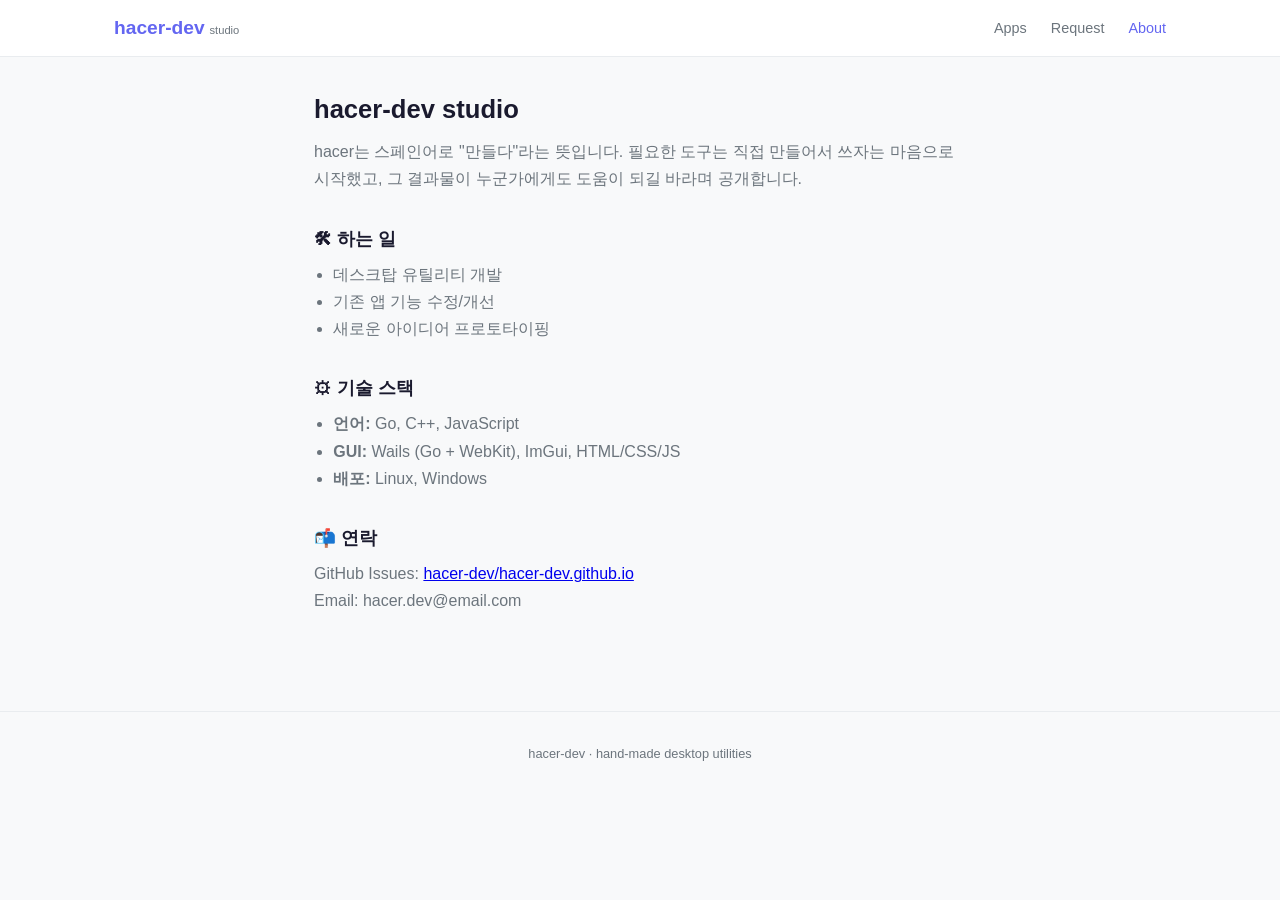
==== about/index.html @ 501e79ce "앱 모음 첫번째 대소문자 변경기" ====
<!DOCTYPE html>
<html lang="ko">
<head>
<meta charset="UTF-8">
<meta name="viewport" content="width=device-width, initial-scale=1.0">
<title>About — hacer-dev</title>
<link rel="stylesheet" href="../assets/style.css">
</head>
<style>
.about-wrap { max-width: 700px; margin: 0 auto; padding: 2rem 1.5rem 4rem; }
.about-wrap h1 { font-size: 1.6rem; margin-bottom: 0.5rem; }
.about-wrap > p { color: var(--text-muted); margin-bottom: 2rem; line-height: 1.7; }
.about-section { margin-bottom: 2rem; }
.about-section h2 { font-size: 1.1rem; margin-bottom: 0.5rem; }
.about-section p, .about-section ul { color: var(--text-muted); line-height: 1.7; }
.about-section ul { padding-left: 1.2rem; }
</style>
<body>

<header class="header">
  <div class="header-inner">
    <a href="/" class="header-logo">hacer-dev<small>studio</small></a>
    <nav class="header-nav">
      <a href="/">Apps</a>
      <a href="/request/">Request</a>
      <a href="/about/" class="active">About</a>
    </nav>
  </div>
</header>

<main class="about-wrap">

  <h1>hacer-dev studio</h1>
  <p>
    hacer는 스페인어로 "만들다"라는 뜻입니다.  
    필요한 도구는 직접 만들어서 쓰자는 마음으로 시작했고,
    그 결과물이 누군가에게도 도움이 되길 바라며 공개합니다.
  </p>

  <div class="about-section">
    <h2>🛠 하는 일</h2>
    <ul>
      <li>데스크탑 유틸리티 개발</li>
      <li>기존 앱 기능 수정/개선</li>
      <li>새로운 아이디어 프로토타이핑</li>
    </ul>
  </div>

  <div class="about-section">
    <h2>⚙ 기술 스택</h2>
    <ul>
      <li><strong>언어:</strong> Go, C++, JavaScript</li>
      <li><strong>GUI:</strong> Wails (Go + WebKit), ImGui, HTML/CSS/JS</li>
      <li><strong>배포:</strong> Linux, Windows</li>
    </ul>
  </div>

  <div class="about-section">
    <h2>📬 연락</h2>
    <p>
      GitHub Issues: <a href="https://github.com/hacer-dev/hacer-dev.github.io/issues" target="_blank">hacer-dev/hacer-dev.github.io</a><br>
      Email: hacer.dev@email.com
    </p>
  </div>

</main>

<footer class="footer">
  <p>hacer-dev &middot; hand-made desktop utilities</p>
</footer>

</body>
</html>
---- assets/style.css ----
:root {
  --bg: #f8f9fa;
  --surface: #ffffff;
  --border: #e9ecef;
  --text: #1a1a2e;
  --text-muted: #6c757d;
  --accent: #6366f1;
  --accent-hover: #4f46e5;
  --accent-light: #eef2ff;
  --shadow: 0 1px 3px rgba(0,0,0,0.08);
  --shadow-hover: 0 4px 12px rgba(0,0,0,0.12);
  --radius: 12px;
}

*, *::before, *::after { box-sizing: border-box; margin: 0; padding: 0; }

html { font-size: 16px; }

body {
  font-family: -apple-system, BlinkMacSystemFont, 'Noto Sans KR', 'Apple SD Gothic Neo', sans-serif;
  background: var(--bg);
  color: var(--text);
  line-height: 1.6;
  min-height: 100vh;
}

/* ── Header ── */
.header {
  background: var(--surface);
  border-bottom: 1px solid var(--border);
  position: sticky;
  top: 0;
  z-index: 100;
}

.header-inner {
  max-width: 1100px;
  margin: 0 auto;
  padding: 0.8rem 1.5rem;
  display: flex;
  align-items: center;
  justify-content: space-between;
}

.header-logo {
  font-size: 1.2rem;
  font-weight: 700;
  color: var(--accent);
  text-decoration: none;
}

.header-logo small {
  font-weight: 400;
  color: var(--text-muted);
  font-size: 0.7rem;
  margin-left: 0.3rem;
}

.header-nav { display: flex; gap: 1.5rem; align-items: center; }

.header-nav a {
  color: var(--text-muted);
  text-decoration: none;
  font-size: 0.9rem;
  font-weight: 500;
  transition: color 0.2s;
}

.header-nav a:hover { color: var(--accent); }
.header-nav a.active { color: var(--accent); }

/* ── Hero ── */
.hero {
  text-align: center;
  padding: 4rem 1.5rem 2rem;
  max-width: 700px;
  margin: 0 auto;
}

.hero h1 {
  font-size: 2.2rem;
  font-weight: 800;
  margin-bottom: 0.5rem;
  background: linear-gradient(135deg, #6366f1, #8b5cf6);
  -webkit-background-clip: text;
  -webkit-text-fill-color: transparent;
  background-clip: text;
}

.hero p {
  color: var(--text-muted);
  font-size: 1.05rem;
}

/* ── Search ── */
.search-wrap {
  max-width: 500px;
  margin: 1.5rem auto 2rem;
  padding: 0 1.5rem;
}

.search-input {
  width: 100%;
  padding: 0.7rem 1rem;
  border: 1px solid var(--border);
  border-radius: 10px;
  font-size: 0.95rem;
  font-family: inherit;
  background: var(--surface);
  color: var(--text);
  outline: none;
  transition: border-color 0.2s, box-shadow 0.2s;
}

.search-input:focus {
  border-color: var(--accent);
  box-shadow: 0 0 0 3px rgba(99,102,241,0.15);
}

/* ── App Grid ── */
.app-grid {
  max-width: 1100px;
  margin: 0 auto;
  padding: 0 1.5rem 3rem;
  display: grid;
  grid-template-columns: repeat(auto-fill, minmax(300px, 1fr));
  gap: 1rem;
}

.app-card {
  background: var(--surface);
  border: 1px solid var(--border);
  border-radius: var(--radius);
  padding: 1.5rem;
  transition: box-shadow 0.2s, transform 0.2s;
  cursor: pointer;
  text-decoration: none;
  color: inherit;
  display: block;
}

.app-card:hover {
  box-shadow: var(--shadow-hover);
  transform: translateY(-2px);
}

.app-card-header {
  display: flex;
  align-items: flex-start;
  gap: 1rem;
  margin-bottom: 0.75rem;
}

.app-card-icon {
  width: 48px;
  height: 48px;
  border-radius: 12px;
  background: linear-gradient(135deg, #6366f1, #8b5cf6);
  display: flex;
  align-items: center;
  justify-content: center;
  font-size: 1.3rem;
  color: #fff;
  flex-shrink: 0;
}

.app-card-info { flex: 1; min-width: 0; }

.app-card-title {
  font-size: 1.05rem;
  font-weight: 700;
  margin-bottom: 0.15rem;
  white-space: nowrap;
  overflow: hidden;
  text-overflow: ellipsis;
}

.app-card-desc {
  font-size: 0.82rem;
  color: var(--text-muted);
  white-space: nowrap;
  overflow: hidden;
  text-overflow: ellipsis;
}

.app-card-tags {
  display: flex;
  flex-wrap: wrap;
  gap: 0.35rem;
  margin-bottom: 0.75rem;
}

.tag {
  font-size: 0.7rem;
  padding: 0.15rem 0.5rem;
  background: var(--accent-light);
  color: var(--accent);
  border-radius: 4px;
  font-weight: 500;
}

.app-card-footer {
  display: flex;
  justify-content: space-between;
  align-items: center;
  font-size: 0.78rem;
  color: var(--text-muted);
}

.btn-download {
  display: inline-flex;
  align-items: center;
  gap: 0.3rem;
  padding: 0.35rem 0.75rem;
  background: var(--accent);
  color: #fff;
  border-radius: 6px;
  font-size: 0.78rem;
  font-weight: 600;
  text-decoration: none;
  transition: background 0.2s;
}

.btn-download:hover { background: var(--accent-hover); }

/* ── App Detail Page ── */
.detail {
  max-width: 800px;
  margin: 0 auto;
  padding: 2rem 1.5rem 4rem;
}

.detail-header {
  display: flex;
  gap: 1.5rem;
  align-items: flex-start;
  margin-bottom: 2rem;
}

.detail-icon {
  width: 72px;
  height: 72px;
  border-radius: 18px;
  background: linear-gradient(135deg, #6366f1, #8b5cf6);
  display: flex;
  align-items: center;
  justify-content: center;
  font-size: 2rem;
  color: #fff;
  flex-shrink: 0;
}

.detail-title { margin-bottom: 0.25rem; font-size: 1.6rem; }
.detail-subtitle { color: var(--text-muted); font-size: 0.95rem; margin-bottom: 1rem; }

.detail-meta {
  display: flex;
  flex-wrap: wrap;
  gap: 1.5rem;
  padding: 1rem 0;
  border-top: 1px solid var(--border);
  border-bottom: 1px solid var(--border);
  margin-bottom: 1.5rem;
  font-size: 0.85rem;
  color: var(--text-muted);
}

.detail-meta dt { font-weight: 600; color: var(--text); }
.detail-meta dd { margin: 0; }

.detail-section { margin-bottom: 2rem; }

.detail-section h2 {
  font-size: 1.15rem;
  font-weight: 700;
  margin-bottom: 0.75rem;
}

.detail-section ul {
  padding-left: 1.2rem;
  color: var(--text-muted);
  line-height: 1.8;
}

.detail-downloads {
  display: flex;
  flex-wrap: wrap;
  gap: 0.75rem;
  margin-bottom: 2rem;
}

.detail-downloads .btn-download {
  padding: 0.6rem 1.2rem;
  font-size: 0.9rem;
}

.detail-cta {
  background: var(--accent-light);
  border-radius: var(--radius);
  padding: 1.5rem;
  text-align: center;
}

.detail-cta p { margin-bottom: 0.75rem; color: var(--text-muted); }

.btn-outline {
  display: inline-block;
  padding: 0.5rem 1.2rem;
  border: 1px solid var(--accent);
  color: var(--accent);
  border-radius: 8px;
  text-decoration: none;
  font-weight: 600;
  font-size: 0.9rem;
  transition: background 0.2s, color 0.2s;
}

.btn-outline:hover { background: var(--accent); color: #fff; }

/* ── Request Page ── */
.request-wrap {
  max-width: 700px;
  margin: 0 auto;
  padding: 2rem 1.5rem 4rem;
}

.request-wrap h1 { font-size: 1.6rem; margin-bottom: 0.5rem; }
.request-wrap > p { color: var(--text-muted); margin-bottom: 2rem; }

.request-cards {
  display: grid;
  gap: 1rem;
  margin-bottom: 2rem;
}

.request-card {
  background: var(--surface);
  border: 1px solid var(--border);
  border-radius: var(--radius);
  padding: 1.25rem 1.5rem;
}

.request-card h3 { font-size: 1rem; margin-bottom: 0.3rem; }
.request-card p { font-size: 0.85rem; color: var(--text-muted); margin-bottom: 0.75rem; }

.request-link {
  display: inline-flex;
  align-items: center;
  gap: 0.3rem;
  color: var(--accent);
  text-decoration: none;
  font-weight: 600;
  font-size: 0.85rem;
}

.request-link:hover { text-decoration: underline; }

.formspree-link {
  text-align: center;
  padding: 1.5rem;
  background: var(--surface);
  border: 1px solid var(--border);
  border-radius: var(--radius);
}

.formspree-link p { font-size: 0.85rem; color: var(--text-muted); margin-bottom: 0.75rem; }

/* ── Empty State ── */
.empty-state {
  text-align: center;
  padding: 3rem 1rem;
  color: var(--text-muted);
}

.empty-state .icon { font-size: 2.5rem; margin-bottom: 0.5rem; }

/* ── Footer ── */
.footer {
  text-align: center;
  padding: 2rem 1.5rem;
  border-top: 1px solid var(--border);
  color: var(--text-muted);
  font-size: 0.8rem;
}

/* ── Responsive ── */
@media (max-width: 640px) {
  .app-grid { grid-template-columns: 1fr; }
  .detail-header { flex-direction: column; }
  .hero h1 { font-size: 1.6rem; }
}
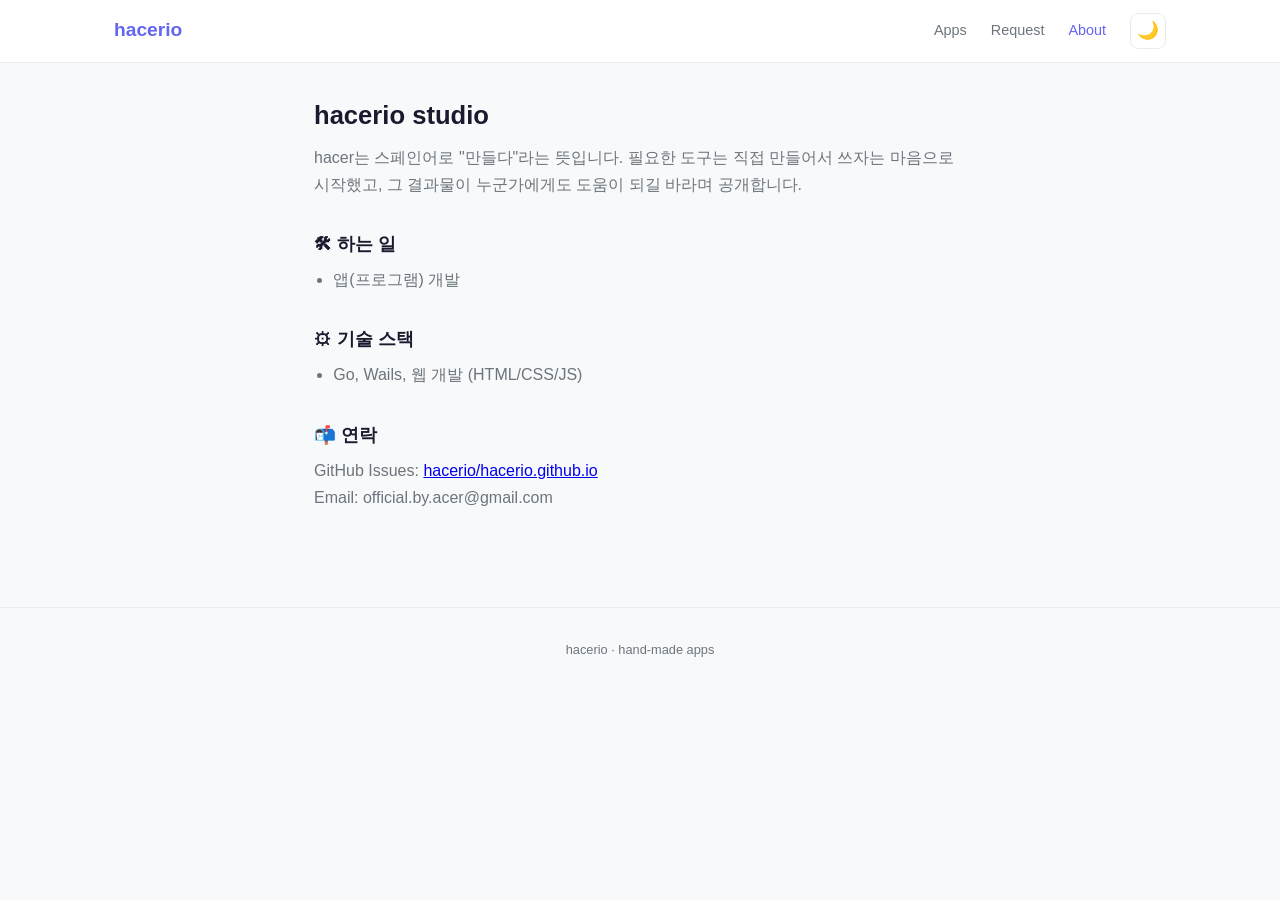
==== commit 1ef666a0: "테마 추가 (라이트, 다크)" ====
--- a/about/index.html
+++ b/about/index.html
@@ -3,7 +3,7 @@
 <head>
 <meta charset="UTF-8">
 <meta name="viewport" content="width=device-width, initial-scale=1.0">
-<title>About — hacer-dev</title>
+<title>About — hacerio</title>
 <link rel="stylesheet" href="../assets/style.css">
 </head>
 <style>
@@ -19,55 +19,54 @@
 
 <header class="header">
   <div class="header-inner">
-    <a href="/" class="header-logo">hacer-dev<small>studio</small></a>
+    <a href="/" class="header-logo">hacerio</a>
     <nav class="header-nav">
       <a href="/">Apps</a>
       <a href="/request/">Request</a>
       <a href="/about/" class="active">About</a>
+          <button class="theme-btn" id="themeBtn" onclick="toggleTheme()" title="테마 변경">🌙</button>
     </nav>
   </div>
 </header>
 
 <main class="about-wrap">
 
-  <h1>hacer-dev studio</h1>
-  <p>
+  <h1 data-i18n="aboutTitle">hacerio studio</h1>
+  <p data-i18n="aboutDesc">
     hacer는 스페인어로 "만들다"라는 뜻입니다.  
     필요한 도구는 직접 만들어서 쓰자는 마음으로 시작했고,
     그 결과물이 누군가에게도 도움이 되길 바라며 공개합니다.
   </p>
 
   <div class="about-section">
-    <h2>🛠 하는 일</h2>
+    <h2 data-i18n="aboutWorkTitle">🛠 하는 일</h2>
     <ul>
-      <li>데스크탑 유틸리티 개발</li>
-      <li>기존 앱 기능 수정/개선</li>
-      <li>새로운 아이디어 프로토타이핑</li>
+      <li data-i18n-list="aboutWorkList">앱(프로그램) 개발</li>
     </ul>
   </div>
 
   <div class="about-section">
-    <h2>⚙ 기술 스택</h2>
+    <h2 data-i18n="aboutStackTitle">⚙ 기술 스택</h2>
     <ul>
-      <li><strong>언어:</strong> Go, C++, JavaScript</li>
-      <li><strong>GUI:</strong> Wails (Go + WebKit), ImGui, HTML/CSS/JS</li>
-      <li><strong>배포:</strong> Linux, Windows</li>
+      <li data-i18n-list="aboutStackList">Go, Wails, 웹 개발 (HTML/CSS/JS)</li>
     </ul>
   </div>
 
   <div class="about-section">
-    <h2>📬 연락</h2>
+    <h2 data-i18n="aboutContactTitle">📬 연락</h2>
     <p>
-      GitHub Issues: <a href="https://github.com/hacer-dev/hacer-dev.github.io/issues" target="_blank">hacer-dev/hacer-dev.github.io</a><br>
-      Email: hacer.dev@email.com
+      GitHub Issues: <a href="https://github.com/hacerio/hacerio.github.io/issues" target="_blank">hacerio/hacerio.github.io</a><br>
+      Email: official.by.acer@gmail.com
     </p>
   </div>
 
 </main>
 
 <footer class="footer">
-  <p>hacer-dev &middot; hand-made desktop utilities</p>
+  <p data-i18n="footer">hacerio · hand-made apps</p>
 </footer>
 
+<script>var t=localStorage.getItem("theme")||"light";if(t==="dark"){document.documentElement.setAttribute("data-theme","dark");document.getElementById("themeBtn").textContent="☀️"}function toggleTheme(){var e=document.documentElement,n=e.getAttribute("data-theme")==="dark";n?(e.removeAttribute("data-theme"),localStorage.setItem("theme","light"),document.getElementById("themeBtn").textContent="🌙"):(e.setAttribute("data-theme","dark"),localStorage.setItem("theme","dark"),document.getElementById("themeBtn").textContent="☀️")}</script><script src="assets/i18n.js"></script>
+<script>document.addEventListener("DOMContentLoaded", applyI18n);</script>
 </body>
 </html>
--- a/assets/style.css
+++ b/assets/style.css
@@ -10,6 +10,25 @@
   --shadow: 0 1px 3px rgba(0,0,0,0.08);
   --shadow-hover: 0 4px 12px rgba(0,0,0,0.12);
   --radius: 12px;
+  --code-bg: #f1f3f5;
+  --pre-bg: #1a1a2e;
+  --pre-text: #e8e8f0;
+}
+
+[data-theme="dark"] {
+  --bg: #0f0f1a;
+  --surface: #1a1a2e;
+  --border: #2a2a3e;
+  --text: #e8e8f0;
+  --text-muted: #8888a0;
+  --accent: #818cf8;
+  --accent-hover: #6366f1;
+  --accent-light: #1e1e3a;
+  --shadow: 0 1px 3px rgba(0,0,0,0.3);
+  --shadow-hover: 0 4px 12px rgba(0,0,0,0.4);
+  --code-bg: #2a2a3e;
+  --pre-bg: #0a0a14;
+  --pre-text: #c8c8e0;
 }
 
 *, *::before, *::after { box-sizing: border-box; margin: 0; padding: 0; }
@@ -57,6 +76,28 @@
 }
 
 .header-nav { display: flex; gap: 1.5rem; align-items: center; }
+
+.theme-btn {
+  background: none;
+  border: 1px solid var(--border);
+  border-radius: 8px;
+  width: 36px;
+  height: 36px;
+  cursor: pointer;
+  font-size: 1.1rem;
+  display: flex;
+  align-items: center;
+  justify-content: center;
+  color: var(--text-muted);
+  transition: border-color 0.2s, color 0.2s;
+  padding: 0;
+  line-height: 1;
+}
+
+.theme-btn:hover {
+  border-color: var(--accent);
+  color: var(--accent);
+}
 
 .header-nav a {
   color: var(--text-muted);
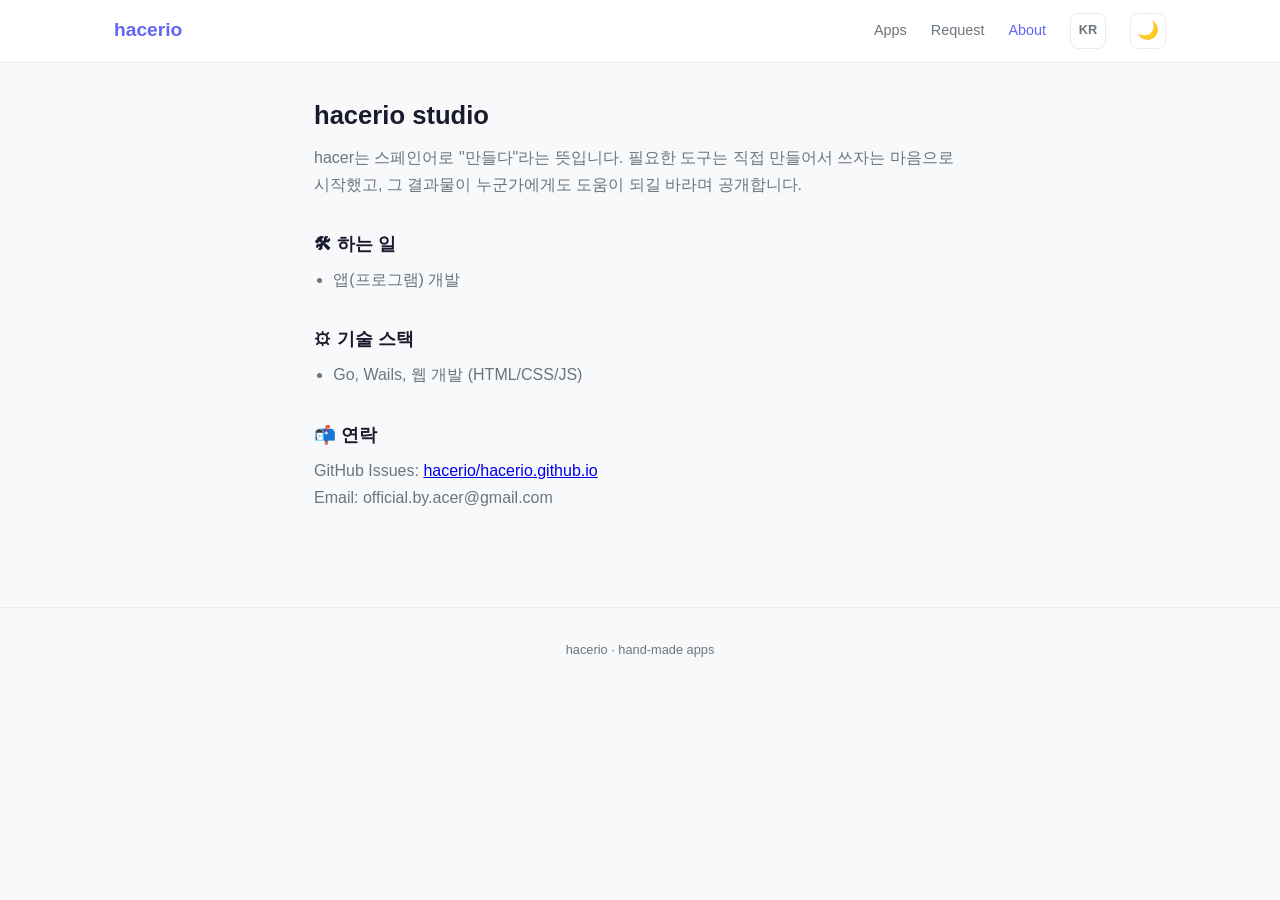
==== commit 3b2806af: "링크오류 수정" ====
--- a/about/index.html
+++ b/about/index.html
@@ -3,7 +3,7 @@
 <head>
 <meta charset="UTF-8">
 <meta name="viewport" content="width=device-width, initial-scale=1.0">
-<title>About — hacerio</title>
+<title data-i18n="aboutTitle">hacerio studio</title>
 <link rel="stylesheet" href="../assets/style.css">
 </head>
 <style>
@@ -24,7 +24,8 @@
       <a href="/">Apps</a>
       <a href="/request/">Request</a>
       <a href="/about/" class="active">About</a>
-          <button class="theme-btn" id="themeBtn" onclick="toggleTheme()" title="테마 변경">🌙</button>
+                <button class="theme-btn" id="langBtn" onclick="toggleLang()" title="Language" style="font-size:0.8rem;font-weight:600">KR</button>
+<button class="theme-btn" id="themeBtn" onclick="toggleTheme()" title="테마 변경">🌙</button>
     </nav>
   </div>
 </header>
